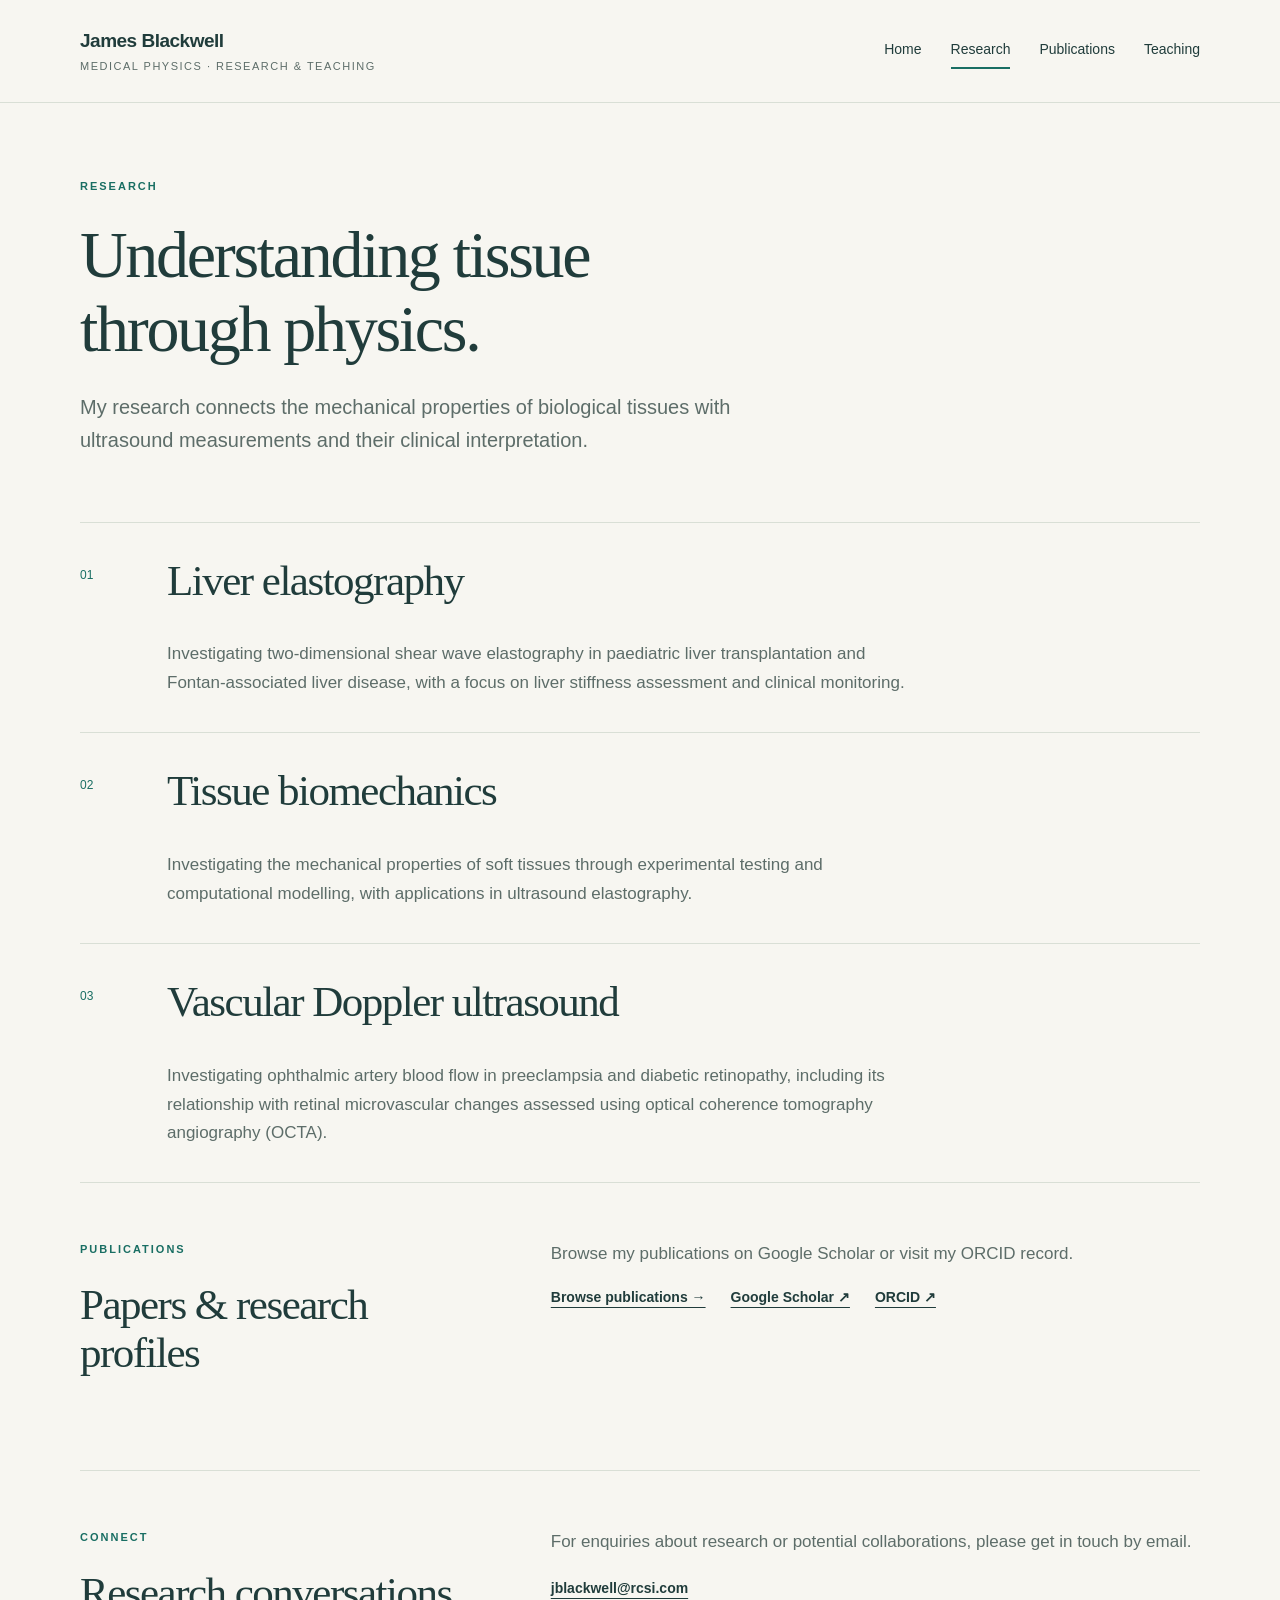
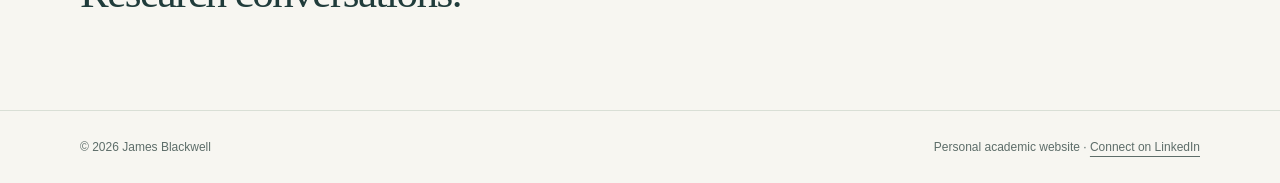
==== research/index.html @ e94c07d5 "Add files via upload" ====
<!doctype html>
<html lang="en">
<head>
  <meta charset="utf-8">
  <meta name="viewport" content="width=device-width, initial-scale=1">
  <meta name="description" content="Research interests in ultrasound elastography, soft tissue mechanics and Doppler imaging.">
  <meta name="theme-color" content="#203c3b">
  <title>Research | James Blackwell</title>
  <link rel="stylesheet" href="../assets/site.css">
</head>
<body>
  <a class="skip" href="#main">Skip to content</a>
  <header><div class="wrap header-inner">
    <a class="brand" href="../index.html">James Blackwell<span>Medical physics · Research &amp; teaching</span></a>
    <nav aria-label="Main navigation"><a href="../index.html">Home</a><a href="../research/" aria-current="page">Research</a><a href="../publications/">Publications</a><a href="../teaching/">Teaching</a></nav>
  </div></header>
  <main id="main" class="wrap">
    <div class="page-head">
<p class="eyebrow">Research</p>
<h1>Understanding tissue<br>through physics.</h1>
<p class="lede">My research connects the mechanical properties of biological tissues with ultrasound measurements and their clinical interpretation.</p>
</div>
<section class="research-row"><span class="number">01</span><div>
<h2>Liver elastography</h2>
<p>Investigating two-dimensional shear wave elastography in paediatric liver transplantation and Fontan-associated liver disease, with a focus on liver stiffness assessment and clinical monitoring.</p>
</div></section><section class="research-row"><span class="number">02</span><div>
<h2>Tissue biomechanics</h2>
<p>Investigating the mechanical properties of soft tissues through experimental testing and computational modelling, with applications in ultrasound elastography.</p>
</div></section><section class="research-row"><span class="number">03</span><div>
<h2>Vascular Doppler ultrasound</h2>
<p>Investigating ophthalmic artery blood flow in preeclampsia and diabetic retinopathy, including its relationship with retinal microvascular changes assessed using optical coherence tomography angiography (OCTA).</p>
</div></section>
    <section class="section split"><div>
<p class="eyebrow">Publications</p>
<h2>Papers &amp; research profiles</h2>
</div>
<div>
<p class="muted">Browse my publications on Google Scholar or visit my ORCID record.</p>
<div class="links">
<a href="../publications/" class="text-link">Browse publications →</a><a class="text-link" href="https://scholar.google.com/citations?user=01geO2IAAAAJ&amp;hl=en">Google Scholar ↗</a><a class="text-link" href="https://orcid.org/0000-0003-2341-3353">ORCID ↗</a>
</div>
</div></section><section class="section split"><div>
<p class="eyebrow">Connect</p>
<h2>Research conversations.</h2>
</div>
<div>
<p class="muted">For enquiries about research or potential collaborations, please get in touch by email.</p>
<a class="text-link" href="mailto:jblackwell@rcsi.com">jblackwell@rcsi.com</a>
</div></section>
</main>
  <footer><div class="wrap footer-inner">
<span>© 2026 James Blackwell</span><span>Personal academic website · <a href="https://ie.linkedin.com/in/jblackwell11">Connect on LinkedIn</a></span>
</div></footer>
</body>
</html>
---- assets/site.css ----
/* Shared layout and typography for the researcher website. */
:root{--paper:#f7f6f1;--ink:#203c3b;--muted:#5d6d69;--accent:#196e63;--line:#d9dfd6;--wash:#e9eee6}*{box-sizing:border-box}body{margin:0;background:var(--paper);color:var(--ink);font:17px/1.7 Arial,Helvetica,sans-serif}a{color:inherit;text-underline-offset:5px}a:hover{color:var(--accent)}a:focus-visible{outline:3px solid #b17839;outline-offset:5px}.wrap{width:min(1120px,calc(100% - 56px));margin:auto}.skip{position:absolute;top:-80px;background:white;padding:12px}.skip:focus{top:0;z-index:5}header{border-bottom:1px solid var(--line)}.header-inner{display:flex;justify-content:space-between;align-items:center;gap:24px;padding:25px 0}.brand{text-decoration:none;font-size:19px;font-weight:700;letter-spacing:-.5px}.brand span{display:block;font:11px/1.8 Arial;letter-spacing:1.5px;text-transform:uppercase;color:var(--muted)}nav{display:flex;gap:29px;font-size:14px}nav a{text-decoration:none;padding:5px 0}nav a[aria-current]{border-bottom:2px solid var(--accent)}h1,h2,h3,p{margin-top:0}h1,h2,h3{font-family:Georgia,'Times New Roman',serif;font-weight:400;line-height:1.12;letter-spacing:-.035em}h1{font-size:clamp(45px,6.5vw,78px);margin-bottom:25px}h2{font-size:clamp(31px,4vw,43px)}h3{font-size:27px}.eyebrow{font-size:11px;font-weight:bold;letter-spacing:2px;text-transform:uppercase;color:var(--accent);margin-bottom:22px}.hero{display:grid;grid-template-columns:1.25fr 1fr;gap:65px;align-items:center;padding:85px 0 75px}.lede{font-size:20px;color:var(--muted);max-width:690px;line-height:1.65}.actions{display:flex;gap:24px;align-items:center;flex-wrap:wrap;margin-top:32px}.button{display:inline-block;background:var(--ink);color:white;padding:13px 21px;text-decoration:none;font-size:14px;border-radius:3px}.button:hover{background:var(--accent);color:white}.text-link{font-size:14px;font-weight:bold}.figure{margin:0;background:var(--wash);padding:32px 18px 22px;border-radius:180px 180px 5px 5px;overflow:hidden}.figure svg{display:block;width:100%;height:auto}.figure figcaption{font-size:11px;letter-spacing:1.2px;text-align:center;text-transform:uppercase;color:var(--muted);margin-top:20px}.section{border-top:1px solid var(--line);padding:57px 0}.split{display:grid;grid-template-columns:1fr 1.6fr;gap:65px}.section p{max-width:730px}.muted{color:var(--muted)}.feature{display:grid;grid-template-columns:1.5fr 1fr;gap:35px;background:var(--wash);padding:40px;margin:10px 0 65px}.feature p:last-child{margin-bottom:0}.feature .actions{align-self:center;justify-content:flex-end;margin:0}.page-head{padding:74px 0 45px;max-width:830px}.page-head h1{font-size:clamp(45px,6vw,66px)}.research-row{display:grid;grid-template-columns:65px 1fr;gap:22px;border-top:1px solid var(--line);padding:34px 0}.number{font-size:12px;color:var(--accent);padding-top:8px}.research-row p{max-width:750px;color:var(--muted);margin-bottom:0}.tagline{font-size:13px;color:var(--muted)}.resource{background:var(--ink);color:var(--paper);padding:44px;margin:10px 0 48px;display:grid;grid-template-columns:1.5fr 1fr;gap:35px}.resource .eyebrow{color:#b9d3c7}.resource .button{background:var(--paper);color:var(--ink)}.resource h2{margin-bottom:20px}.resource p{max-width:600px}.resource .actions{align-self:center;margin:0;justify-content:flex-end}.topics{display:flex;gap:9px;flex-wrap:wrap;margin:25px 0 0}.topics span{border:1px solid #718a81;border-radius:30px;padding:4px 12px;font-size:12px}.links{display:flex;gap:25px;flex-wrap:wrap}footer{border-top:1px solid var(--line);padding:26px 0;color:var(--muted);font-size:12px}.footer-inner{display:flex;justify-content:space-between;gap:15px;flex-wrap:wrap}main{min-height:70vh}@media(max-width:760px){.wrap{width:calc(100% - 36px)}.header-inner{align-items:flex-start;gap:15px}.brand{font-size:16px}.brand span{font-size:9px}nav{gap:15px;font-size:13px}.hero{grid-template-columns:1fr;gap:35px;padding:48px 0}.hero .figure{max-width:400px;width:100%;justify-self:center}.split,.feature,.resource{grid-template-columns:1fr;gap:15px}.feature,.resource{padding:27px}.feature .actions,.resource .actions{justify-content:flex-start}.section{padding:36px 0}.page-head{padding:48px 0 30px}.research-row{grid-template-columns:28px 1fr;gap:12px}.lede{font-size:18px}}@media(prefers-reduced-motion:no-preference){html{scroll-behavior:smooth}}

/* Academic introduction: persistent identity column and readable biography. */
.academic-profile{display:grid;grid-template-columns:300px 1fr;gap:76px;padding:65px 0 70px}.profile-details{border-right:1px solid var(--line);padding-right:35px}.profile-details h1{font-size:46px;line-height:1.12;margin-bottom:15px}.credentials{font-size:14px;letter-spacing:.05em;color:var(--muted);margin-bottom:27px}.position{font-size:15px;line-height:1.8}.position span{color:var(--muted)}.profile-links{display:flex;flex-direction:column;align-items:flex-start;gap:12px;border-top:1px solid var(--line);padding-top:24px;margin-top:27px;font-size:14px}.profile-note{margin-top:38px;font-size:12px;line-height:2;color:var(--muted)}.profile-intro{max-width:720px}.profile-intro h2{font-size:32px;margin-bottom:24px}.profile-intro>p{color:#435651;line-height:1.85;margin-bottom:21px}.intro-teaching,.intro-contact{border-top:1px solid var(--line);padding-top:30px;margin-top:34px}.intro-teaching p,.intro-contact p{color:#435651}.intro-contact h2{font-size:25px}.resource-link{display:flex;align-items:center;justify-content:space-between;gap:20px;text-decoration:none;background:var(--wash);padding:22px 25px;border-left:3px solid var(--accent);margin-top:26px}.resource-link strong{font-size:16px}.resource-link small{display:block;font-size:12px;color:var(--muted);line-height:1.6;margin-top:5px}.resource-link:hover{background:#dde7db}@media(max-width:820px){.academic-profile{grid-template-columns:235px 1fr;gap:35px}.profile-details{padding-right:24px}.profile-details h1{font-size:38px}}@media(max-width:620px){.academic-profile{grid-template-columns:1fr;gap:30px;padding:38px 0}.profile-details{border-right:0;border-bottom:1px solid var(--line);padding:0 0 25px}.profile-details h1 br{display:none}.profile-details h1{font-size:40px}.profile-details h1 br:after{content:' '}.profile-links{flex-direction:row;flex-wrap:wrap;gap:15px;padding-top:15px;margin-top:15px}.profile-note{display:none}.credentials{margin-bottom:15px}.profile-intro>p{line-height:1.75}}

.headshot{display:block;width:100%;height:auto;aspect-ratio:1;object-fit:cover;border-radius:4px;margin-bottom:29px}.profile-details .position{font-size:14px}@media(max-width:620px){.headshot{max-width:230px;margin-bottom:24px}}

.module-section{border-top:1px solid var(--line);padding:35px 0 38px}.module-section>h2{font-size:32px}.module-item{padding:23px 0;border-bottom:1px solid var(--line);max-width:850px}.module-item:last-child{border-bottom:0}.module-item h3{font-size:24px;line-height:1.35;max-width:800px;margin-bottom:10px}.module-item h3 span{white-space:nowrap;color:var(--muted)}.module-item p{font-size:16px;color:var(--muted);margin-bottom:0}.module-item strong{color:var(--ink)}.intro-teaching>.text-link{display:inline-block;margin-top:20px}

.publication-year{display:grid;grid-template-columns:90px 1fr;column-gap:35px;border-top:1px solid var(--line);padding:28px 0 10px}.publication-year>h2{grid-column:1;grid-row:1;font-size:27px;color:var(--accent);padding-top:7px}.publication{grid-column:2;padding:5px 0 29px;margin-bottom:22px;border-bottom:1px solid var(--line)}.publication:last-child{border:0;margin-bottom:0}.publication h3{font-size:25px;line-height:1.35;letter-spacing:-.02em;margin-bottom:13px;max-width:850px}.publication .authors{font-size:14px;color:var(--muted);line-height:1.8;margin-bottom:9px}.authors strong{font-weight:600;color:var(--ink)}.journal{font-size:14px;margin-bottom:18px}.journal cite{font-style:italic}.publication-links{display:flex;gap:22px;align-items:center;flex-wrap:wrap;font-size:13px}.pdf-link{font-weight:700}.publication-links span{font-size:11px;color:var(--muted)}.publication-disclaimer{border-top:1px solid var(--line);padding-top:25px;margin:35px 0 45px;font-size:12px;line-height:1.8;color:var(--muted);max-width:950px}@media(max-width:700px){.publication-year{grid-template-columns:1fr;gap:12px}.publication-year>h2,.publication{grid-column:1}.publication h3{font-size:23px}.header-inner{flex-wrap:wrap}nav{flex-wrap:wrap;gap:20px}}
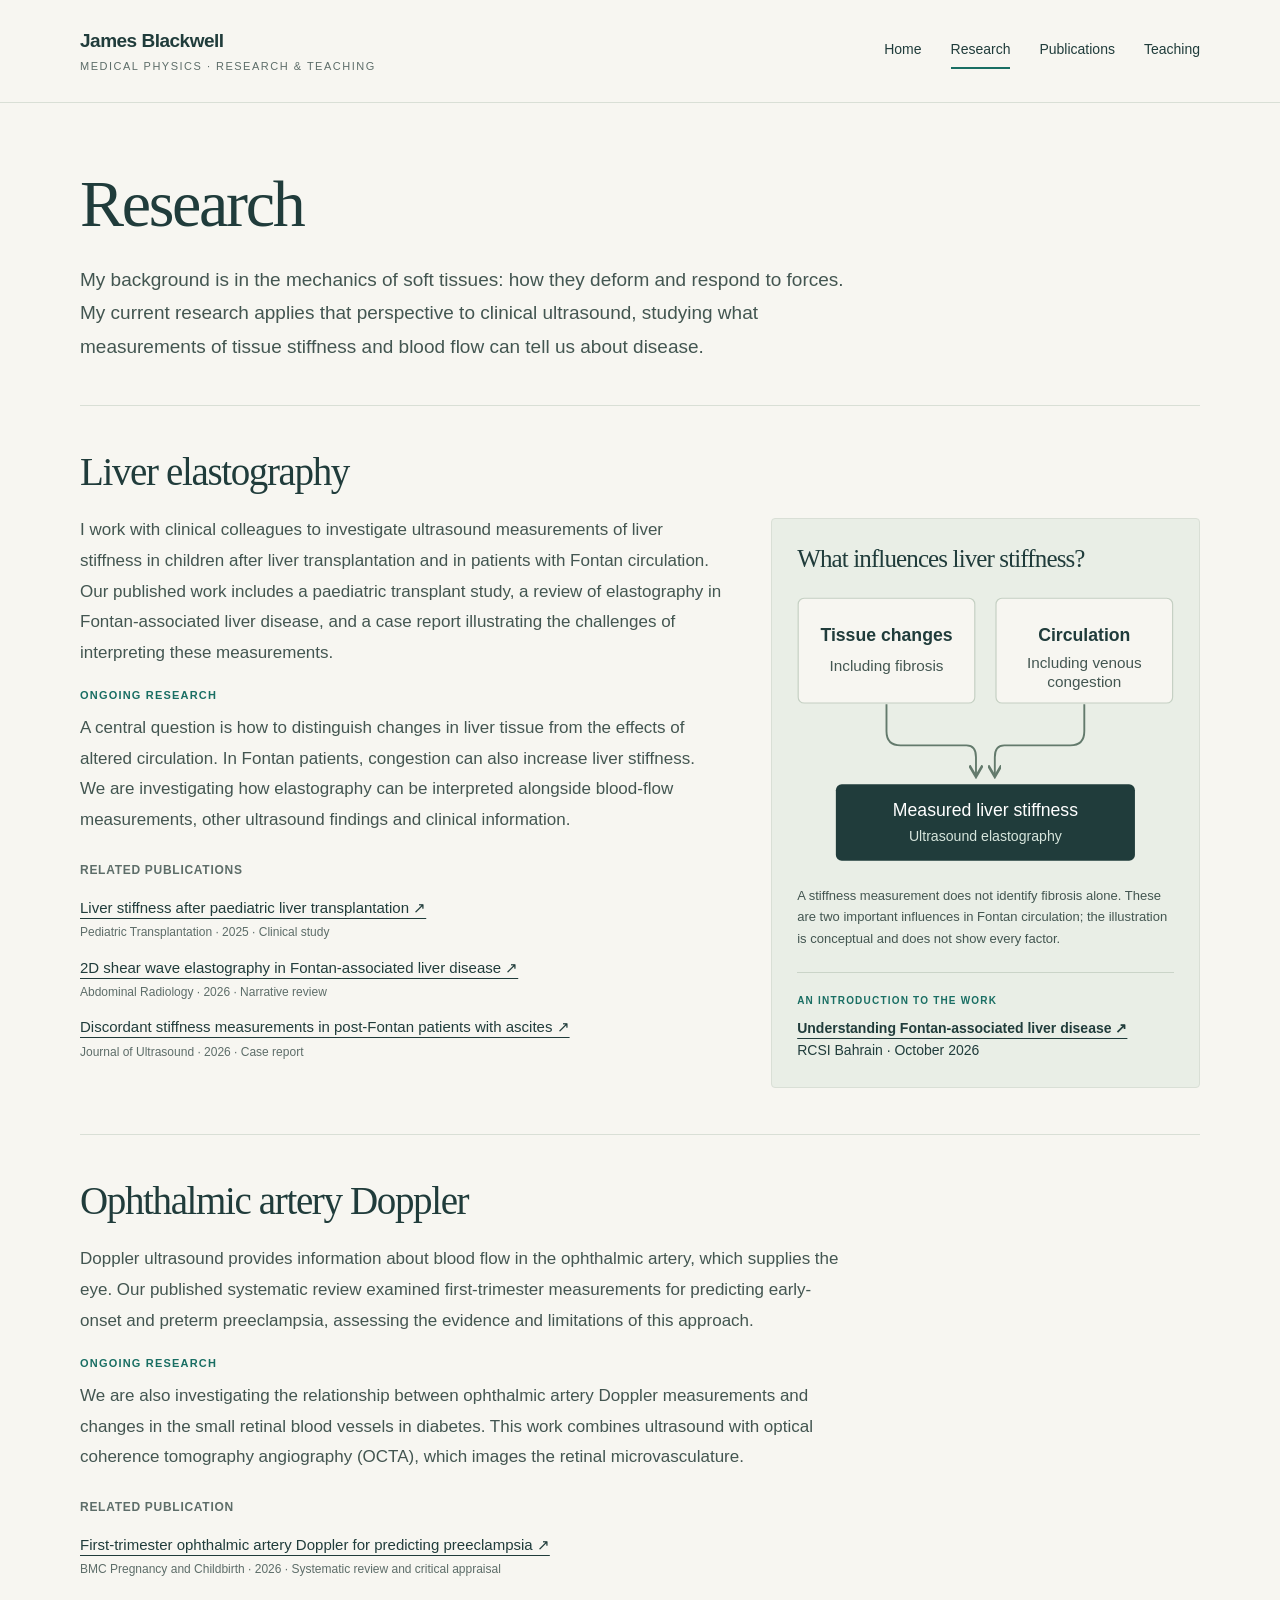
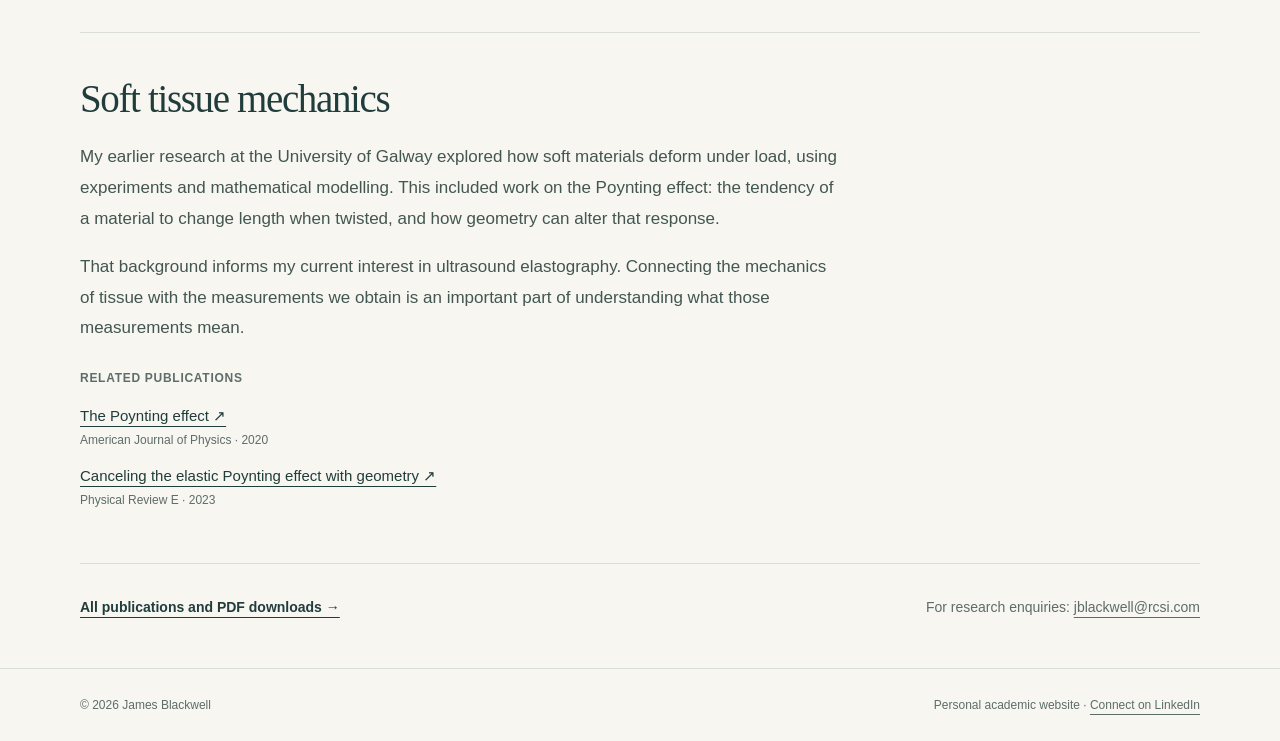
==== commit 63e7fbf4: "Add files via upload" ====
--- a/research/index.html
+++ b/research/index.html
@@ -3,10 +3,39 @@
 <head>
   <meta charset="utf-8">
   <meta name="viewport" content="width=device-width, initial-scale=1">
-  <meta name="description" content="Research interests in ultrasound elastography, soft tissue mechanics and Doppler imaging.">
+  <meta name="description" content="Research by James Blackwell in liver elastography, ophthalmic artery Doppler and soft tissue mechanics, with links to related publications.">
   <meta name="theme-color" content="#203c3b">
   <title>Research | James Blackwell</title>
   <link rel="stylesheet" href="../assets/site.css">
+  <style>
+/* Research page only. */
+.research-intro{max-width:790px;padding:64px 0 42px}
+.research-intro h1{font-size:clamp(45px,6vw,66px);margin-bottom:22px}
+.research-intro p{font-size:19px;line-height:1.75;color:#435651;margin-bottom:0}
+.research-project{padding:44px 0 46px;border-top:1px solid var(--line)}
+.research-project h2{font-size:clamp(30px,4vw,39px);margin-bottom:22px}
+.project-body{max-width:760px}
+.project-body p{color:#435651;line-height:1.8;margin-bottom:18px}
+.liver-layout{display:grid;grid-template-columns:minmax(0,1.5fr) minmax(280px,1fr);gap:48px;align-items:start}
+.research-status{display:block;color:var(--accent);font-size:11px;font-weight:700;letter-spacing:1.2px;text-transform:uppercase;margin-bottom:7px}
+.paper-links{margin-top:25px;max-width:760px}
+.paper-links h3{font:700 12px/1.6 Arial,Helvetica,sans-serif;letter-spacing:.06em;margin:0 0 9px;text-transform:uppercase;color:var(--muted)}
+.paper-links ul{margin:0;padding:0;list-style:none}
+.paper-links li{padding:7px 0;font-size:15px;line-height:1.55}
+.paper-links small{display:block;color:var(--muted);font-size:12px;margin-top:4px}
+.research-explainer{margin:3px 0 0;background:#e9eee6;border:1px solid #d9dfd6;border-radius:4px;padding:25px}
+.research-explainer h3{font-size:25px;line-height:1.2;margin-bottom:16px}
+.research-explainer svg{display:block;width:100%;height:auto}
+.research-explainer figcaption{font-size:13px;line-height:1.65;color:#435651;margin-top:14px}
+.article-note{margin-top:23px;padding-top:20px;border-top:1px solid #cad4c8;font-size:14px;line-height:1.6}
+.article-note .research-status{font-size:10px;margin-bottom:8px}
+.article-note a{font-weight:600}
+.research-close{border-top:1px solid var(--line);padding:32px 0 48px;display:flex;gap:30px;justify-content:space-between;align-items:baseline;flex-wrap:wrap}
+.research-close p{font-size:14px;color:var(--muted);margin:0}
+.research-close a{overflow-wrap:anywhere}
+@media(max-width:800px){.liver-layout{grid-template-columns:1fr;gap:20px}.research-explainer{max-width:460px}.research-intro{padding:43px 0 30px}.research-project{padding:32px 0}.research-intro p{font-size:18px}}
+@media(max-width:400px){.research-explainer{padding:18px}.research-close{gap:16px}}
+  </style>
 </head>
 <body>
   <a class="skip" href="#main">Skip to content</a>
@@ -15,38 +44,87 @@
     <nav aria-label="Main navigation"><a href="../index.html">Home</a><a href="../research/" aria-current="page">Research</a><a href="../publications/">Publications</a><a href="../teaching/">Teaching</a></nav>
   </div></header>
   <main id="main" class="wrap">
-    <div class="page-head">
-<p class="eyebrow">Research</p>
-<h1>Understanding tissue<br>through physics.</h1>
-<p class="lede">My research connects the mechanical properties of biological tissues with ultrasound measurements and their clinical interpretation.</p>
-</div>
-<section class="research-row"><span class="number">01</span><div>
-<h2>Liver elastography</h2>
-<p>Investigating two-dimensional shear wave elastography in paediatric liver transplantation and Fontan-associated liver disease, with a focus on liver stiffness assessment and clinical monitoring.</p>
-</div></section><section class="research-row"><span class="number">02</span><div>
-<h2>Tissue biomechanics</h2>
-<p>Investigating the mechanical properties of soft tissues through experimental testing and computational modelling, with applications in ultrasound elastography.</p>
-</div></section><section class="research-row"><span class="number">03</span><div>
-<h2>Vascular Doppler ultrasound</h2>
-<p>Investigating ophthalmic artery blood flow in preeclampsia and diabetic retinopathy, including its relationship with retinal microvascular changes assessed using optical coherence tomography angiography (OCTA).</p>
-</div></section>
-    <section class="section split"><div>
-<p class="eyebrow">Publications</p>
-<h2>Papers &amp; research profiles</h2>
-</div>
-<div>
-<p class="muted">Browse my publications on Google Scholar or visit my ORCID record.</p>
-<div class="links">
-<a href="../publications/" class="text-link">Browse publications →</a><a class="text-link" href="https://scholar.google.com/citations?user=01geO2IAAAAJ&amp;hl=en">Google Scholar ↗</a><a class="text-link" href="https://orcid.org/0000-0003-2341-3353">ORCID ↗</a>
-</div>
-</div></section><section class="section split"><div>
-<p class="eyebrow">Connect</p>
-<h2>Research conversations.</h2>
-</div>
-<div>
-<p class="muted">For enquiries about research or potential collaborations, please get in touch by email.</p>
-<a class="text-link" href="mailto:jblackwell@rcsi.com">jblackwell@rcsi.com</a>
-</div></section>
+    <div class="research-intro">
+      <h1>Research</h1>
+      <p>My background is in the mechanics of soft tissues: how they deform and respond to forces. My current research applies that perspective to clinical ultrasound, studying what measurements of tissue stiffness and blood flow can tell us about disease.</p>
+    </div>
+
+    <section class="research-project" aria-labelledby="liver">
+      <h2 id="liver">Liver elastography</h2>
+      <div class="liver-layout">
+        <div>
+          <div class="project-body">
+            <p>I work with clinical colleagues to investigate ultrasound measurements of liver stiffness in children after liver transplantation and in patients with Fontan circulation. Our published work includes a paediatric transplant study, a review of elastography in Fontan-associated liver disease, and a case report illustrating the challenges of interpreting these measurements.</p>
+            <p><span class="research-status">Ongoing research</span>A central question is how to distinguish changes in liver tissue from the effects of altered circulation. In Fontan patients, congestion can also increase liver stiffness. We are investigating how elastography can be interpreted alongside blood-flow measurements, other ultrasound findings and clinical information.</p>
+          </div>
+          <div class="paper-links">
+            <h3>Related publications</h3>
+            <ul>
+              <li><a href="https://doi.org/10.1111/petr.70120">Liver stiffness after paediatric liver transplantation ↗</a><small>Pediatric Transplantation · 2025 · Clinical study</small></li>
+              <li><a href="https://doi.org/10.1007/s00261-026-05701-z">2D shear wave elastography in Fontan-associated liver disease ↗</a><small>Abdominal Radiology · 2026 · Narrative review</small></li>
+              <li><a href="https://doi.org/10.1007/s40477-026-01204-1">Discordant stiffness measurements in post-Fontan patients with ascites ↗</a><small>Journal of Ultrasound · 2026 · Case report</small></li>
+            </ul>
+          </div>
+        </div>
+        <aside aria-label="Understanding liver stiffness">
+          <figure class="research-explainer">
+            <h3>What influences liver stiffness?</h3>
+            <svg viewBox="0 0 320 238" role="img" aria-labelledby="stiffness-title stiffness-desc">
+              <title id="stiffness-title">Two influences on a stiffness measurement</title>
+              <desc id="stiffness-desc">Tissue changes, including fibrosis, and circulation, including venous congestion, both contribute to measured liver stiffness. This is a conceptual illustration, not a quantitative model.</desc>
+              <defs><marker id="arrow" markerWidth="7" markerHeight="7" refX="5" refY="3.5" orient="auto"><path d="M0 0 L6 3.5 L0 7" fill="none" stroke="#637a6c" stroke-width="1.4"/></marker></defs>
+              <rect x="1" y="7" width="150" height="89" rx="5" fill="#f7f6f1" stroke="#c5d0c3"/>
+              <rect x="169" y="7" width="150" height="89" rx="5" fill="#f7f6f1" stroke="#c5d0c3"/>
+              <g font-family="Arial,Helvetica,sans-serif" text-anchor="middle">
+                <text x="76" y="43" font-size="15" font-weight="700" fill="#203c3b">Tissue changes</text>
+                <text x="76" y="69" font-size="13" fill="#435651">Including fibrosis</text>
+                <text x="244" y="43" font-size="15" font-weight="700" fill="#203c3b">Circulation</text>
+                <text x="244" y="66" font-size="13" fill="#435651">Including venous</text>
+                <text x="244" y="82" font-size="13" fill="#435651">congestion</text>
+              </g>
+              <g fill="none" stroke="#637a6c" stroke-width="1.6" marker-end="url(#arrow)"><path d="M76 97 V120 Q76 132 88 132 H144 Q152 132 152 142 V157"/><path d="M244 97 V120 Q244 132 232 132 H176 Q168 132 168 142 V157"/></g>
+              <rect x="33" y="165" width="254" height="65" rx="5" fill="#203c3b"/>
+              <text x="160" y="192" text-anchor="middle" font-family="Arial,Helvetica,sans-serif" font-size="15" fill="#ffffff">Measured liver stiffness</text>
+              <text x="160" y="213" text-anchor="middle" font-family="Arial,Helvetica,sans-serif" font-size="12" fill="#d6e5dc">Ultrasound elastography</text>
+            </svg>
+            <figcaption>A stiffness measurement does not identify fibrosis alone. These are two important influences in Fontan circulation; the illustration is conceptual and does not show every factor.</figcaption>
+            <div class="article-note"><span class="research-status">An introduction to the work</span><a href="https://www.rcsi.com/bahrain/news/news-article/2026/10/understanding-fontan-associated-liver-disease">Understanding Fontan-associated liver disease ↗</a><br>RCSI Bahrain · October 2026</div>
+          </figure>
+        </aside>
+      </div>
+    </section>
+
+    <section class="research-project" aria-labelledby="doppler">
+      <h2 id="doppler">Ophthalmic artery Doppler</h2>
+      <div class="project-body">
+        <p>Doppler ultrasound provides information about blood flow in the ophthalmic artery, which supplies the eye. Our published systematic review examined first-trimester measurements for predicting early-onset and preterm preeclampsia, assessing the evidence and limitations of this approach.</p>
+        <p><span class="research-status">Ongoing research</span>We are also investigating the relationship between ophthalmic artery Doppler measurements and changes in the small retinal blood vessels in diabetes. This work combines ultrasound with optical coherence tomography angiography (OCTA), which images the retinal microvasculature.</p>
+      </div>
+      <div class="paper-links">
+        <h3>Related publication</h3>
+        <ul><li><a href="https://doi.org/10.1186/s12884-026-09618-9">First-trimester ophthalmic artery Doppler for predicting preeclampsia ↗</a><small>BMC Pregnancy and Childbirth · 2026 · Systematic review and critical appraisal</small></li></ul>
+      </div>
+    </section>
+
+    <section class="research-project" aria-labelledby="mechanics">
+      <h2 id="mechanics">Soft tissue mechanics</h2>
+      <div class="project-body">
+        <p>My earlier research at the University of Galway explored how soft materials deform under load, using experiments and mathematical modelling. This included work on the Poynting effect: the tendency of a material to change length when twisted, and how geometry can alter that response.</p>
+        <p>That background informs my current interest in ultrasound elastography. Connecting the mechanics of tissue with the measurements we obtain is an important part of understanding what those measurements mean.</p>
+      </div>
+      <div class="paper-links">
+        <h3>Related publications</h3>
+        <ul>
+          <li><a href="https://doi.org/10.1119/10.0001997">The Poynting effect ↗</a><small>American Journal of Physics · 2020</small></li>
+          <li><a href="https://doi.org/10.1103/PhysRevE.107.L053001">Canceling the elastic Poynting effect with geometry ↗</a><small>Physical Review E · 2023</small></li>
+        </ul>
+      </div>
+    </section>
+
+    <div class="research-close">
+      <a class="text-link" href="../publications/">All publications and PDF downloads →</a>
+      <p>For research enquiries: <a href="mailto:jblackwell@rcsi.com">jblackwell@rcsi.com</a></p>
+    </div>
 </main>
   <footer><div class="wrap footer-inner">
 <span>© 2026 James Blackwell</span><span>Personal academic website · <a href="https://ie.linkedin.com/in/jblackwell11">Connect on LinkedIn</a></span>
